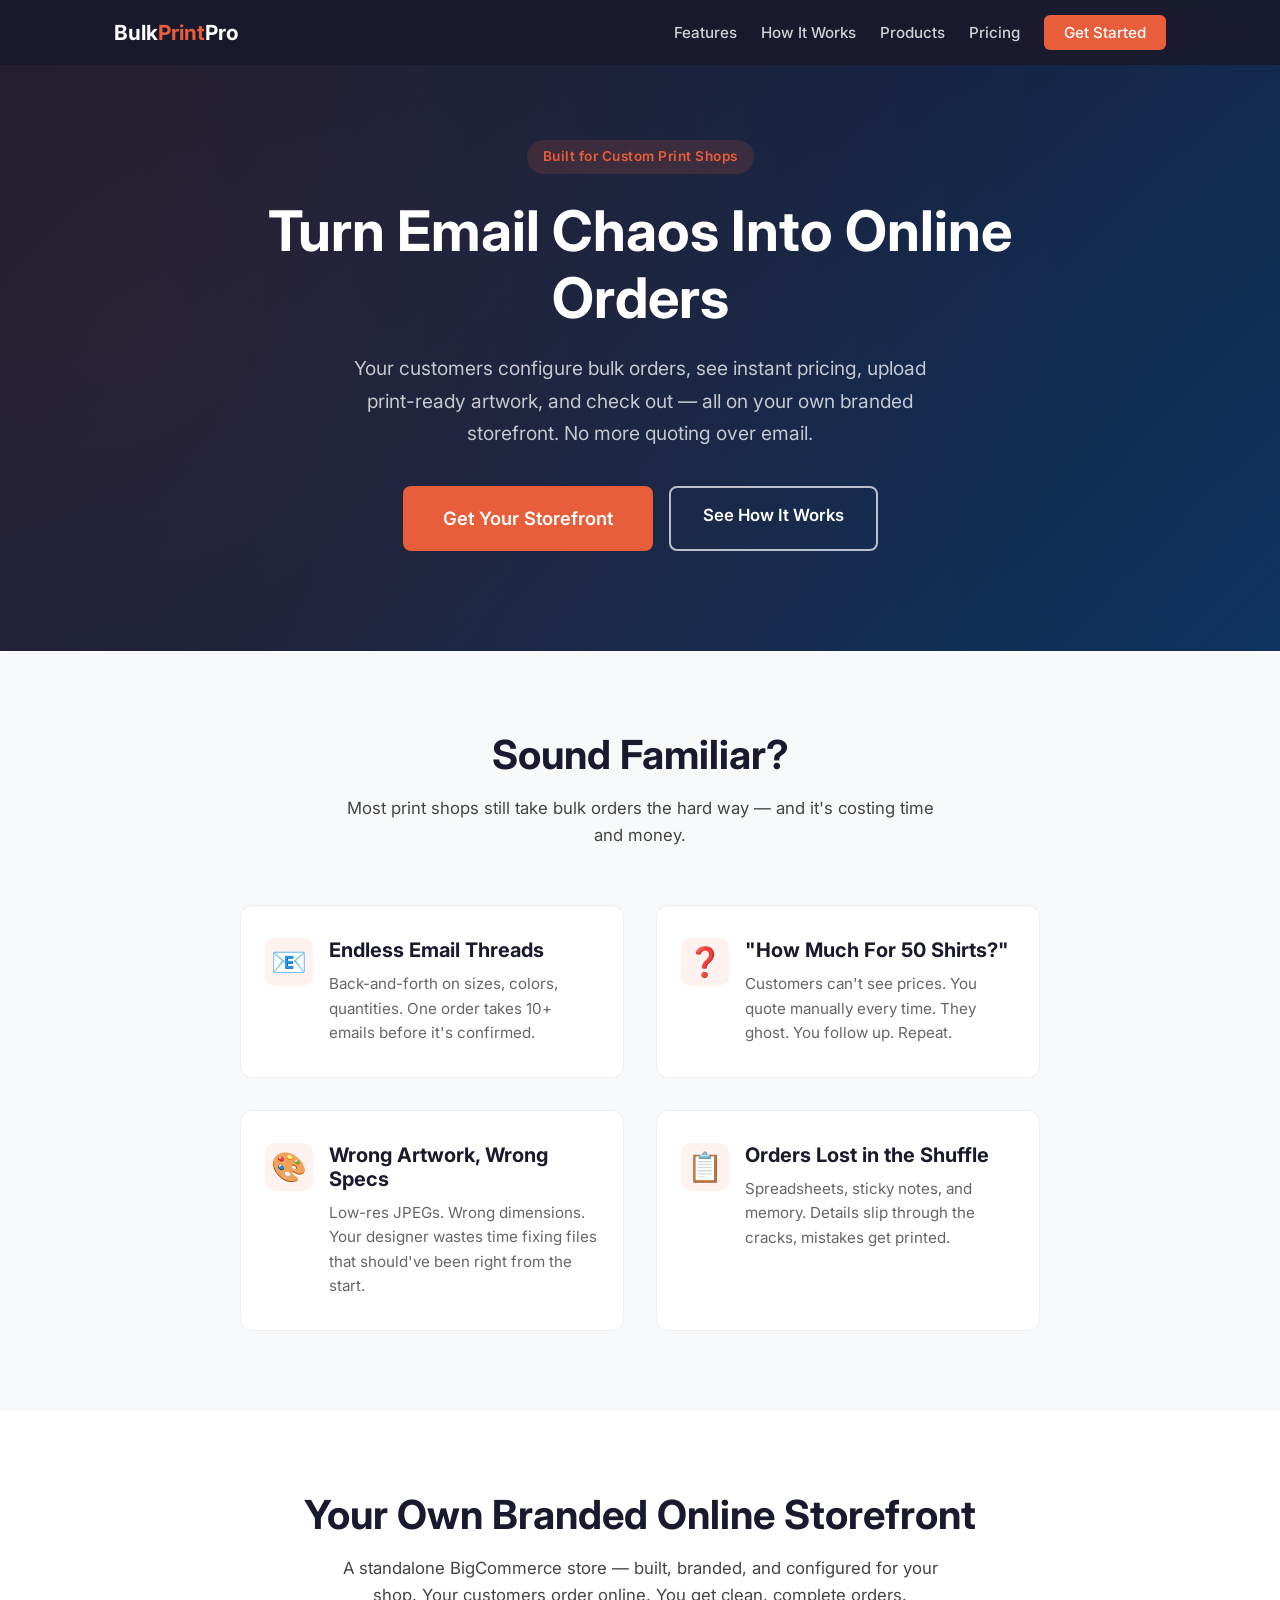
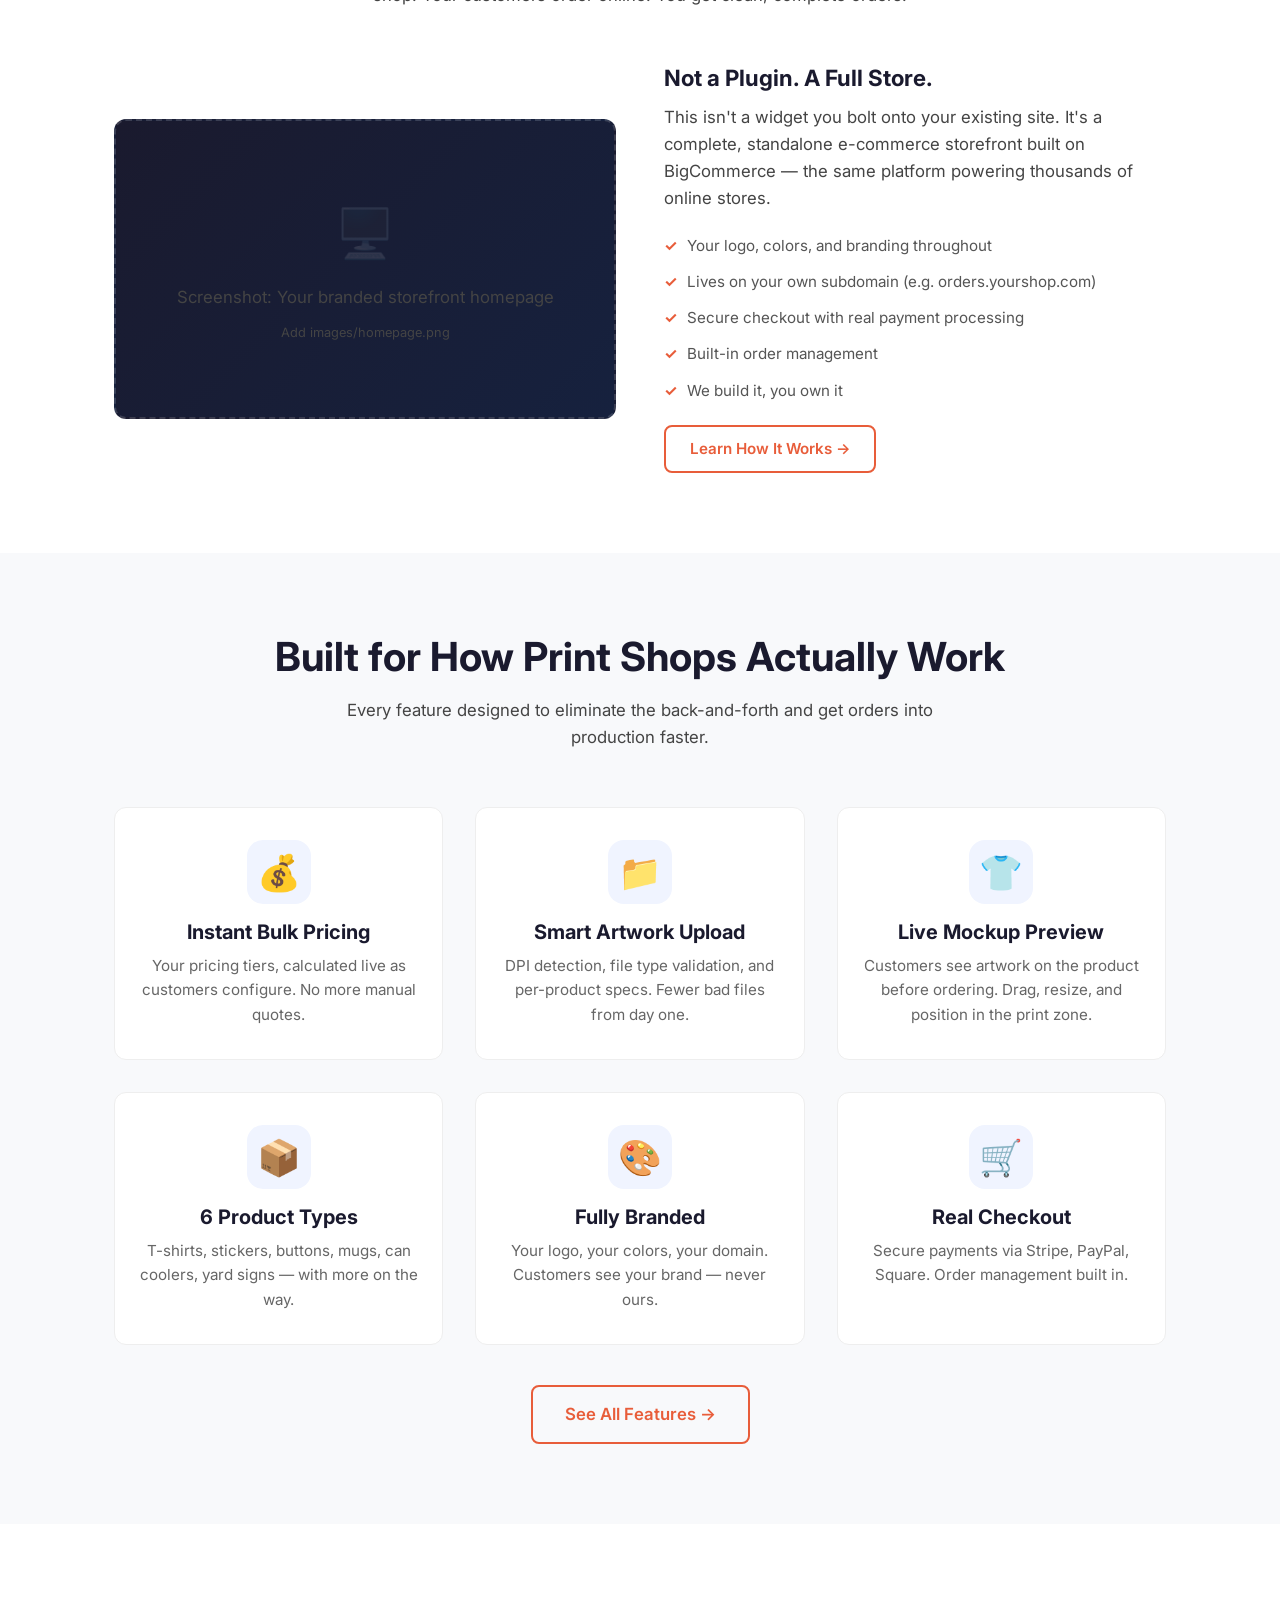
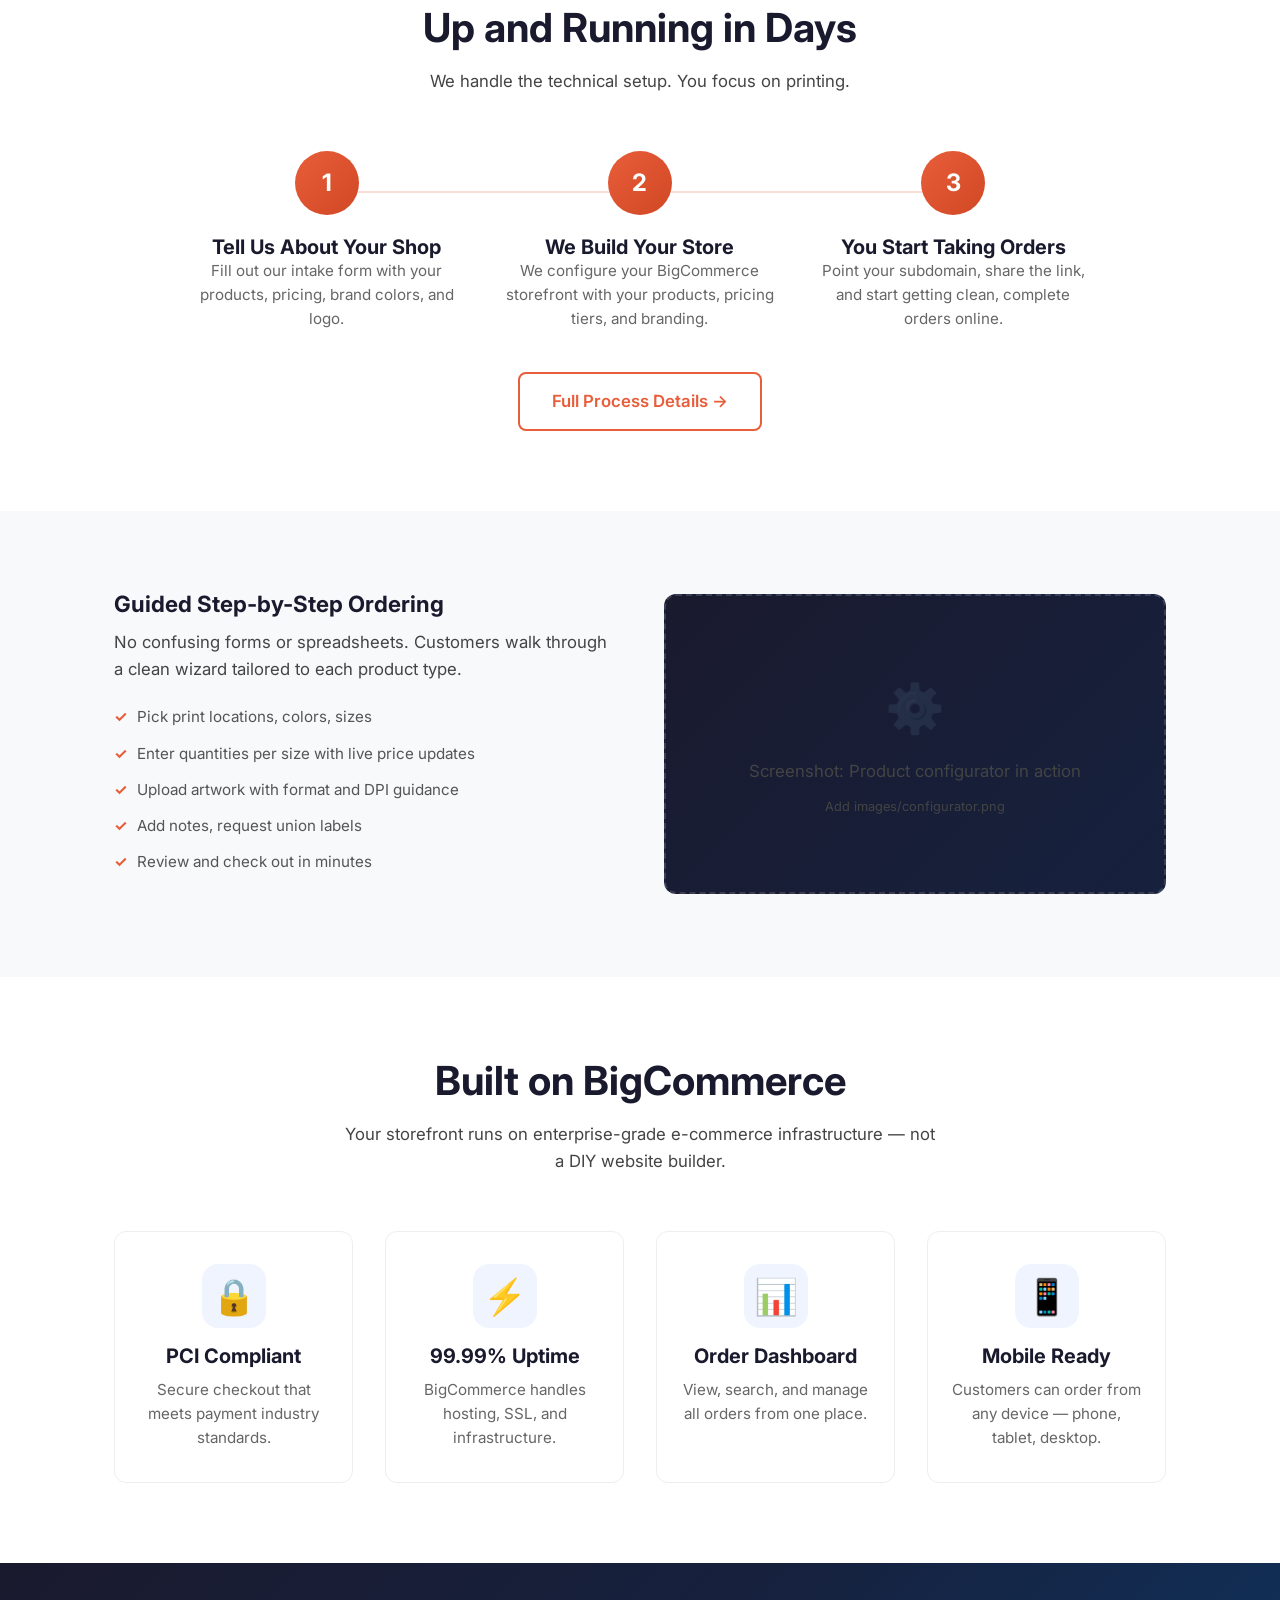
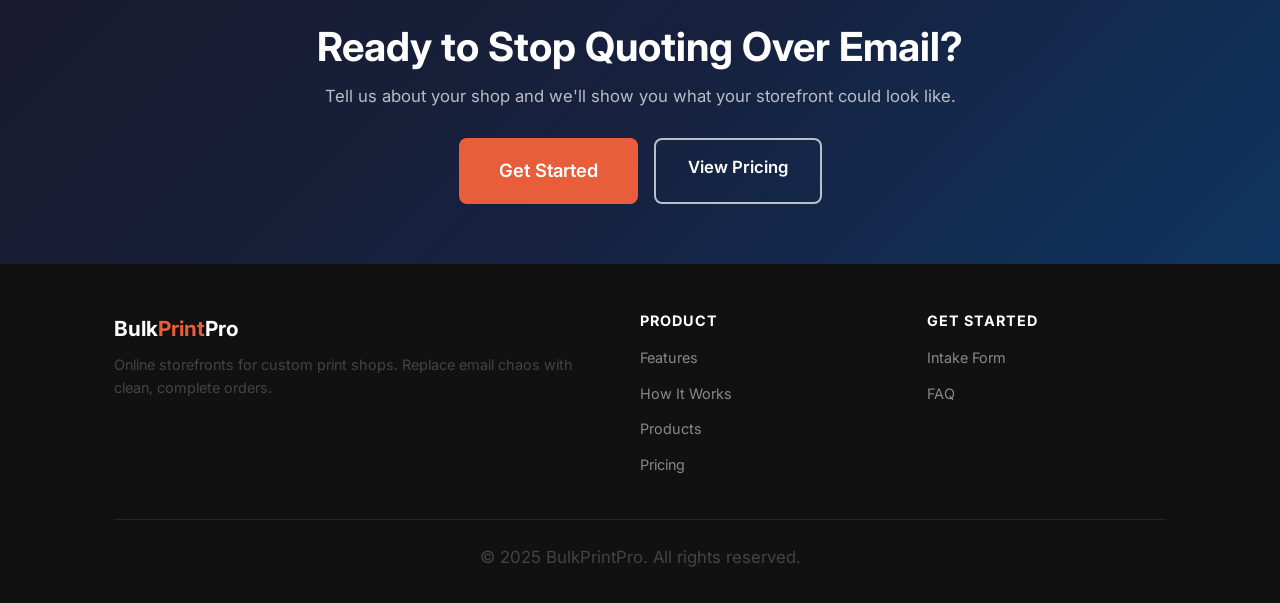
==== features.html @ 04874887 "Full landing site: home, features, how-it-works, products, pricing, get-started intake form" ====
<!DOCTYPE html>
<html lang="en">
<head>
  <meta charset="UTF-8">
  <meta name="viewport" content="width=device-width, initial-scale=1.0">
  <title>BulkPrintPro — Online Storefronts for Custom Print Shops</title>
  <meta name="description" content="Give your print shop customers a branded online storefront to configure bulk orders, see instant pricing, upload artwork, and check out. Built on BigCommerce.">
  <link rel="preconnect" href="https://fonts.googleapis.com">
  <link href="https://fonts.googleapis.com/css2?family=Inter:wght@400;500;600;700&display=swap" rel="stylesheet">
  <link rel="stylesheet" href="css/styles.css">
</head>
<body>

  <!-- NAV -->
  <nav class="nav" id="nav">
    <div class="container">
      <a href="/" class="nav-logo">Bulk<span>Print</span>Pro</a>
      <ul class="nav-links" id="navLinks">
        <li><a href="/features.html">Features</a></li>
        <li><a href="/how-it-works.html">How It Works</a></li>
        <li><a href="/products.html">Products</a></li>
        <li><a href="/pricing.html">Pricing</a></li>
        <li><a href="/get-started.html" class="nav-cta">Get Started</a></li>
      </ul>
      <button class="hamburger" id="hamburger" aria-label="Toggle menu">
        <span></span><span></span><span></span>
      </button>
    </div>
  </nav>

  <!-- HERO -->
  <section class="hero">
    <div class="container">
      <div class="hero-badge">Built for Custom Print Shops</div>
      <h1>Turn Email Chaos Into Online Orders</h1>
      <p>Your customers configure bulk orders, see instant pricing, upload print-ready artwork, and check out — all on your own branded storefront. No more quoting over email.</p>
      <div class="hero-buttons">
        <a href="/get-started.html" class="btn btn-primary btn-lg">Get Your Storefront</a>
        <a href="/how-it-works.html" class="btn btn-secondary">See How It Works</a>
      </div>
    </div>
  </section>

  <!-- PROBLEM -->
  <section class="bg-light">
    <div class="container">
      <div class="section-header">
        <h2>Sound Familiar?</h2>
        <p>Most print shops still take bulk orders the hard way — and it's costing time and money.</p>
      </div>
      <div class="card-grid cols-2" style="max-width:800px; margin:0 auto;">
        <div class="card problem-card">
          <div class="problem-icon">📧</div>
          <div>
            <h3>Endless Email Threads</h3>
            <p>Back-and-forth on sizes, colors, quantities. One order takes 10+ emails before it's confirmed.</p>
          </div>
        </div>
        <div class="card problem-card">
          <div class="problem-icon">❓</div>
          <div>
            <h3>"How Much For 50 Shirts?"</h3>
            <p>Customers can't see prices. You quote manually every time. They ghost. You follow up. Repeat.</p>
          </div>
        </div>
        <div class="card problem-card">
          <div class="problem-icon">🎨</div>
          <div>
            <h3>Wrong Artwork, Wrong Specs</h3>
            <p>Low-res JPEGs. Wrong dimensions. Your designer wastes time fixing files that should've been right from the start.</p>
          </div>
        </div>
        <div class="card problem-card">
          <div class="problem-icon">📋</div>
          <div>
            <h3>Orders Lost in the Shuffle</h3>
            <p>Spreadsheets, sticky notes, and memory. Details slip through the cracks, mistakes get printed.</p>
          </div>
        </div>
      </div>
    </div>
  </section>

  <!-- SOLUTION OVERVIEW -->
  <section>
    <div class="container">
      <div class="section-header">
        <h2>Your Own Branded Online Storefront</h2>
        <p>A standalone BigCommerce store — built, branded, and configured for your shop. Your customers order online. You get clean, complete orders.</p>
      </div>
      <div class="screenshot-section">
        <div class="screenshot-placeholder">
          <div style="font-size:3rem; opacity:0.3;">🖥️</div>
          <p>Screenshot: Your branded storefront homepage</p>
          <p style="font-size:0.8rem;">Add images/homepage.png</p>
        </div>
        <div class="screenshot-text">
          <h3>Not a Plugin. A Full Store.</h3>
          <p>This isn't a widget you bolt onto your existing site. It's a complete, standalone e-commerce storefront built on BigCommerce — the same platform powering thousands of online stores.</p>
          <ul>
            <li>Your logo, colors, and branding throughout</li>
            <li>Lives on your own subdomain (e.g. orders.yourshop.com)</li>
            <li>Secure checkout with real payment processing</li>
            <li>Built-in order management</li>
            <li>We build it, you own it</li>
          </ul>
          <a href="/how-it-works.html" class="btn btn-outline btn-sm">Learn How It Works →</a>
        </div>
      </div>
    </div>
  </section>

  <!-- FEATURE HIGHLIGHTS -->
  <section class="bg-light">
    <div class="container">
      <div class="section-header">
        <h2>Built for How Print Shops Actually Work</h2>
        <p>Every feature designed to eliminate the back-and-forth and get orders into production faster.</p>
      </div>
      <div class="card-grid cols-3">
        <div class="card card-centered">
          <div class="card-icon">💰</div>
          <h3>Instant Bulk Pricing</h3>
          <p>Your pricing tiers, calculated live as customers configure. No more manual quotes.</p>
        </div>
        <div class="card card-centered">
          <div class="card-icon">📁</div>
          <h3>Smart Artwork Upload</h3>
          <p>DPI detection, file type validation, and per-product specs. Fewer bad files from day one.</p>
        </div>
        <div class="card card-centered">
          <div class="card-icon">👕</div>
          <h3>Live Mockup Preview</h3>
          <p>Customers see artwork on the product before ordering. Drag, resize, and position in the print zone.</p>
        </div>
        <div class="card card-centered">
          <div class="card-icon">📦</div>
          <h3>6 Product Types</h3>
          <p>T-shirts, stickers, buttons, mugs, can coolers, yard signs — with more on the way.</p>
        </div>
        <div class="card card-centered">
          <div class="card-icon">🎨</div>
          <h3>Fully Branded</h3>
          <p>Your logo, your colors, your domain. Customers see your brand — never ours.</p>
        </div>
        <div class="card card-centered">
          <div class="card-icon">🛒</div>
          <h3>Real Checkout</h3>
          <p>Secure payments via Stripe, PayPal, Square. Order management built in.</p>
        </div>
      </div>
      <div class="text-center mt-40">
        <a href="/features.html" class="btn btn-outline">See All Features →</a>
      </div>
    </div>
  </section>

  <!-- HOW IT WORKS PREVIEW -->
  <section>
    <div class="container">
      <div class="section-header">
        <h2>Up and Running in Days</h2>
        <p>We handle the technical setup. You focus on printing.</p>
      </div>
      <div class="steps">
        <div class="step">
          <div class="step-number">1</div>
          <h3>Tell Us About Your Shop</h3>
          <p>Fill out our intake form with your products, pricing, brand colors, and logo.</p>
        </div>
        <div class="step">
          <div class="step-number">2</div>
          <h3>We Build Your Store</h3>
          <p>We configure your BigCommerce storefront with your products, pricing tiers, and branding.</p>
        </div>
        <div class="step">
          <div class="step-number">3</div>
          <h3>You Start Taking Orders</h3>
          <p>Point your subdomain, share the link, and start getting clean, complete orders online.</p>
        </div>
      </div>
      <div class="text-center mt-40">
        <a href="/how-it-works.html" class="btn btn-outline">Full Process Details →</a>
      </div>
    </div>
  </section>

  <!-- CONFIGURATOR PREVIEW -->
  <section class="bg-light">
    <div class="container">
      <div class="screenshot-section reversed">
        <div class="screenshot-placeholder">
          <div style="font-size:3rem; opacity:0.3;">⚙️</div>
          <p>Screenshot: Product configurator in action</p>
          <p style="font-size:0.8rem;">Add images/configurator.png</p>
        </div>
        <div class="screenshot-text">
          <h3>Guided Step-by-Step Ordering</h3>
          <p>No confusing forms or spreadsheets. Customers walk through a clean wizard tailored to each product type.</p>
          <ul>
            <li>Pick print locations, colors, sizes</li>
            <li>Enter quantities per size with live price updates</li>
            <li>Upload artwork with format and DPI guidance</li>
            <li>Add notes, request union labels</li>
            <li>Review and check out in minutes</li>
          </ul>
        </div>
      </div>
    </div>
  </section>

  <!-- SOCIAL PROOF / TRUST -->
  <section>
    <div class="container">
      <div class="section-header">
        <h2>Built on BigCommerce</h2>
        <p>Your storefront runs on enterprise-grade e-commerce infrastructure — not a DIY website builder.</p>
      </div>
      <div class="card-grid cols-4">
        <div class="card card-centered">
          <div class="card-icon">🔒</div>
          <h3>PCI Compliant</h3>
          <p>Secure checkout that meets payment industry standards.</p>
        </div>
        <div class="card card-centered">
          <div class="card-icon">⚡</div>
          <h3>99.99% Uptime</h3>
          <p>BigCommerce handles hosting, SSL, and infrastructure.</p>
        </div>
        <div class="card card-centered">
          <div class="card-icon">📊</div>
          <h3>Order Dashboard</h3>
          <p>View, search, and manage all orders from one place.</p>
        </div>
        <div class="card card-centered">
          <div class="card-icon">📱</div>
          <h3>Mobile Ready</h3>
          <p>Customers can order from any device — phone, tablet, desktop.</p>
        </div>
      </div>
    </div>
  </section>

  <!-- CTA -->
  <section class="cta-banner bg-dark">
    <div class="container">
      <h2>Ready to Stop Quoting Over Email?</h2>
      <p>Tell us about your shop and we'll show you what your storefront could look like.</p>
      <div class="hero-buttons">
        <a href="/get-started.html" class="btn btn-primary btn-lg">Get Started</a>
        <a href="/pricing.html" class="btn btn-secondary">View Pricing</a>
      </div>
    </div>
  </section>

  <!-- FOOTER -->
  <footer class="footer">
    <div class="container">
      <div class="footer-grid">
        <div class="footer-brand">
          <div class="nav-logo">Bulk<span>Print</span>Pro</div>
          <p>Online storefronts for custom print shops. Replace email chaos with clean, complete orders.</p>
        </div>
        <div>
          <h4>Product</h4>
          <ul class="footer-links">
            <li><a href="/features.html">Features</a></li>
            <li><a href="/how-it-works.html">How It Works</a></li>
            <li><a href="/products.html">Products</a></li>
            <li><a href="/pricing.html">Pricing</a></li>
          </ul>
        </div>
        <div>
          <h4>Get Started</h4>
          <ul class="footer-links">
            <li><a href="/get-started.html">Intake Form</a></li>
            <li><a href="/pricing.html#faq">FAQ</a></li>
          </ul>
        </div>
      </div>
      <div class="footer-bottom">
        <p>&copy; 2025 BulkPrintPro. All rights reserved.</p>
      </div>
    </div>
  </footer>

  <script src="js/main.js"></script>
</body>
</html>
---- css/styles.css ----
/* ============================================
   BULK PRINT PRO — Landing Site Styles
   ============================================ */

/* --- Reset & Base --- */
*, *::before, *::after {
  box-sizing: border-box;
  margin: 0;
  padding: 0;
}

html { scroll-behavior: smooth; }

body {
  font-family: 'Inter', -apple-system, BlinkMacSystemFont, 'Segoe UI', sans-serif;
  color: #1a1a2e;
  line-height: 1.6;
  background: #ffffff;
  -webkit-font-smoothing: antialiased;
}

img { max-width: 100%; height: auto; display: block; }
a { text-decoration: none; color: inherit; }

h1, h2, h3, h4 { line-height: 1.2; font-weight: 700; }
h1 { font-size: clamp(2.2rem, 5vw, 3.5rem); }
h2 { font-size: clamp(1.8rem, 4vw, 2.5rem); margin-bottom: 16px; }
h3 { font-size: 1.25rem; }
p { font-size: 1.05rem; color: #444; }

.container { max-width: 1100px; margin: 0 auto; padding: 0 24px; }
section { padding: 80px 0; }

/* --- Buttons --- */
.btn {
  display: inline-block;
  padding: 14px 32px;
  border-radius: 8px;
  font-size: 1.05rem;
  font-weight: 600;
  cursor: pointer;
  transition: all 0.25s ease;
  border: none;
  text-align: center;
}

.btn-primary { background: #e85d3a; color: #fff; }
.btn-primary:hover {
  background: #d14825;
  transform: translateY(-2px);
  box-shadow: 0 4px 12px rgba(232, 93, 58, 0.35);
}

.btn-secondary {
  background: transparent;
  color: #fff;
  border: 2px solid rgba(255, 255, 255, 0.7);
}
.btn-secondary:hover {
  background: rgba(255, 255, 255, 0.1);
  border-color: #fff;
}

.btn-outline {
  background: transparent;
  color: #e85d3a;
  border: 2px solid #e85d3a;
}
.btn-outline:hover { background: #e85d3a; color: #fff; }

.btn-white { background: #fff; color: #1a1a2e; }
.btn-white:hover {
  background: #f0f0f0;
  transform: translateY(-2px);
  box-shadow: 0 4px 12px rgba(0,0,0,0.1);
}

.btn-sm { padding: 10px 24px; font-size: 0.95rem; }
.btn-lg { padding: 18px 40px; font-size: 1.15rem; }

/* ============================================
   NAV
   ============================================ */
.nav {
  position: fixed;
  top: 0; left: 0; right: 0;
  z-index: 1000;
  background: rgba(26, 26, 46, 0.95);
  backdrop-filter: blur(10px);
  padding: 16px 0;
  transition: box-shadow 0.3s ease;
}

.nav.scrolled { box-shadow: 0 2px 20px rgba(0,0,0,0.15); }

.nav .container {
  display: flex;
  justify-content: space-between;
  align-items: center;
}

.nav-logo { font-size: 1.3rem; font-weight: 700; color: #fff; }
.nav-logo span { color: #e85d3a; }

.nav-links {
  display: flex;
  gap: 24px;
  list-style: none;
  align-items: center;
}

.nav-links a {
  color: rgba(255,255,255,0.8);
  font-size: 0.95rem;
  font-weight: 500;
  transition: color 0.2s;
}
.nav-links a:hover { color: #fff; }
.nav-links a.active { color: #e85d3a; }

.nav-cta {
  background: #e85d3a;
  color: #fff !important;
  padding: 8px 20px;
  border-radius: 6px;
}
.nav-cta:hover { background: #d14825; }

.hamburger {
  display: none;
  flex-direction: column;
  gap: 5px;
  cursor: pointer;
  background: none;
  border: none;
  padding: 4px;
}
.hamburger span {
  display: block;
  width: 24px;
  height: 2px;
  background: #fff;
  transition: all 0.3s ease;
}

/* ============================================
   HERO (Home)
   ============================================ */
.hero {
  background: linear-gradient(135deg, #1a1a2e 0%, #16213e 50%, #0f3460 100%);
  color: #fff;
  padding: 140px 0 100px;
  text-align: center;
  position: relative;
  overflow: hidden;
}

.hero::before {
  content: '';
  position: absolute;
  top: -50%; left: -50%;
  width: 200%; height: 200%;
  background: radial-gradient(circle at 30% 50%, rgba(232,93,58,0.08) 0%, transparent 50%),
              radial-gradient(circle at 70% 50%, rgba(15,52,96,0.2) 0%, transparent 50%);
  animation: heroGlow 15s ease-in-out infinite alternate;
}

@keyframes heroGlow {
  from { transform: rotate(0deg); }
  to { transform: rotate(5deg); }
}

.hero .container { position: relative; z-index: 1; }

.hero-badge {
  display: inline-block;
  background: rgba(232,93,58,0.15);
  color: #e85d3a;
  padding: 6px 16px;
  border-radius: 20px;
  font-size: 0.85rem;
  font-weight: 600;
  margin-bottom: 24px;
  letter-spacing: 0.5px;
}

.hero h1 { margin-bottom: 20px; max-width: 750px; margin-left: auto; margin-right: auto; }
.hero p {
  color: rgba(255,255,255,0.75);
  font-size: 1.2rem;
  max-width: 600px;
  margin: 0 auto 36px;
  line-height: 1.7;
}

.hero-buttons {
  display: flex;
  gap: 16px;
  justify-content: center;
  flex-wrap: wrap;
}

/* --- Page Header (non-home pages) --- */
.page-header {
  background: linear-gradient(135deg, #1a1a2e 0%, #16213e 50%, #0f3460 100%);
  color: #fff;
  padding: 120px 0 60px;
  text-align: center;
}

.page-header p {
  color: rgba(255,255,255,0.7);
  max-width: 600px;
  margin: 12px auto 0;
  font-size: 1.15rem;
}

/* ============================================
   SECTION HELPERS
   ============================================ */
.bg-light { background: #f8f9fb; }
.bg-dark {
  background: linear-gradient(135deg, #1a1a2e 0%, #16213e 50%, #0f3460 100%);
  color: #fff;
}
.bg-dark p { color: rgba(255,255,255,0.7); }
.bg-dark h2 { color: #fff; }

.section-header { text-align: center; margin-bottom: 56px; }
.section-header p { max-width: 600px; margin: 12px auto 0; }

.text-center { text-align: center; }
.mt-40 { margin-top: 40px; }
.mt-24 { margin-top: 24px; }
.mb-0 { margin-bottom: 0; }

/* ============================================
   CARDS
   ============================================ */
.card-grid {
  display: grid;
  gap: 32px;
}
.card-grid.cols-2 { grid-template-columns: repeat(2, 1fr); }
.card-grid.cols-3 { grid-template-columns: repeat(3, 1fr); }
.card-grid.cols-4 { grid-template-columns: repeat(4, 1fr); }

.card {
  background: #fff;
  border-radius: 12px;
  padding: 32px 24px;
  border: 1px solid #eee;
  transition: all 0.3s ease;
}

.card:hover {
  transform: translateY(-4px);
  box-shadow: 0 8px 30px rgba(0,0,0,0.08);
  border-color: transparent;
}

.card-icon {
  font-size: 2.2rem;
  margin-bottom: 16px;
  display: inline-block;
  width: 64px;
  height: 64px;
  line-height: 64px;
  text-align: center;
  background: #f0f4ff;
  border-radius: 16px;
}

.card h3 { margin-bottom: 10px; }
.card p { font-size: 0.95rem; color: #666; }

.card-centered { text-align: center; }

/* ============================================
   PROBLEM CARDS
   ============================================ */
.problem-card {
  display: flex;
  gap: 16px;
  align-items: flex-start;
}

.problem-icon {
  font-size: 1.8rem;
  flex-shrink: 0;
  width: 48px;
  height: 48px;
  display: flex;
  align-items: center;
  justify-content: center;
  background: #fef2f0;
  border-radius: 10px;
}

/* ============================================
   STEPS (How It Works)
   ============================================ */
.steps {
  display: grid;
  grid-template-columns: repeat(3, 1fr);
  gap: 40px;
  max-width: 900px;
  margin: 0 auto;
  position: relative;
}

.steps::before {
  content: '';
  position: absolute;
  top: 40px;
  left: 15%; right: 15%;
  height: 2px;
  background: #e85d3a;
  opacity: 0.2;
}

.step { text-align: center; position: relative; }

.step-number {
  width: 64px;
  height: 64px;
  background: linear-gradient(135deg, #e85d3a, #d14825);
  color: #fff;
  border-radius: 50%;
  font-size: 1.5rem;
  font-weight: 700;
  display: flex;
  align-items: center;
  justify-content: center;
  margin: 0 auto 20px;
  position: relative;
  z-index: 1;
}

.step p { font-size: 0.95rem; color: #666; }

/* ============================================
   SCREENSHOT SECTIONS
   ============================================ */
.screenshot-section {
  display: grid;
  grid-template-columns: 1fr 1fr;
  gap: 48px;
  align-items: center;
}

.screenshot-section.reversed { direction: rtl; }
.screenshot-section.reversed > * { direction: ltr; }

.screenshot-img {
  border-radius: 12px;
  box-shadow: 0 8px 40px rgba(0,0,0,0.12);
  border: 1px solid #e0e0e0;
  overflow: hidden;
}

.screenshot-img img {
  width: 100%;
  display: block;
}

.screenshot-placeholder {
  background: linear-gradient(135deg, #1a1a2e, #16213e);
  border-radius: 12px;
  padding: 60px 32px;
  color: rgba(255,255,255,0.4);
  text-align: center;
  min-height: 300px;
  display: flex;
  flex-direction: column;
  align-items: center;
  justify-content: center;
  gap: 12px;
  border: 2px dashed rgba(255,255,255,0.15);
  font-size: 0.95rem;
}

.screenshot-text h3 {
  font-size: 1.4rem;
  margin-bottom: 12px;
}

.screenshot-text p {
  margin-bottom: 12px;
}

.screenshot-text ul {
  list-style: none;
  margin: 16px 0;
}

.screenshot-text ul li {
  padding: 6px 0;
  font-size: 0.95rem;
  color: #555;
  display: flex;
  align-items: flex-start;
  gap: 10px;
}

.screenshot-text ul li::before {
  content: '✓';
  color: #e85d3a;
  font-weight: 700;
  flex-shrink: 0;
}

/* ============================================
   PRICING
   ============================================ */
.pricing-cards {
  display: grid;
  gap: 32px;
  max-width: 900px;
  margin: 0 auto;
}

.pricing-cards.cols-2 { grid-template-columns: repeat(2, 1fr); }
.pricing-cards.cols-3 { grid-template-columns: repeat(3, 1fr); }

.pricing-card {
  background: #fff;
  border-radius: 16px;
  padding: 40px 32px;
  border: 1px solid #eee;
  text-align: center;
  transition: all 0.3s ease;
}

.pricing-card:hover { box-shadow: 0 8px 30px rgba(0,0,0,0.08); }

.pricing-card.featured {
  border: 2px solid #e85d3a;
  position: relative;
}

.pricing-card.featured::before {
  content: attr(data-badge);
  position: absolute;
  top: -12px;
  left: 50%;
  transform: translateX(-50%);
  background: #e85d3a;
  color: #fff;
  padding: 4px 16px;
  border-radius: 12px;
  font-size: 0.8rem;
  font-weight: 600;
  white-space: nowrap;
}

.pricing-label {
  font-size: 0.85rem;
  font-weight: 600;
  text-transform: uppercase;
  letter-spacing: 1px;
  color: #999;
  margin-bottom: 12px;
}

.pricing-amount { font-size: 2.8rem; font-weight: 700; color: #1a1a2e; margin-bottom: 4px; }
.pricing-period { color: #888; font-size: 0.95rem; margin-bottom: 28px; }

.pricing-features {
  list-style: none;
  text-align: left;
  margin-bottom: 32px;
}

.pricing-features li {
  padding: 8px 0;
  font-size: 0.95rem;
  color: #555;
  display: flex;
  align-items: flex-start;
  gap: 10px;
}

.pricing-features li::before {
  content: '✓';
  color: #e85d3a;
  font-weight: 700;
  flex-shrink: 0;
}

.pricing-note {
  background: #fff3e0;
  border: 1px solid #ffe0b2;
  border-radius: 10px;
  padding: 20px 24px;
  margin-top: 40px;
  max-width: 700px;
  margin-left: auto;
  margin-right: auto;
}

.pricing-note p { font-size: 0.95rem; color: #555; }
.pricing-note strong { color: #1a1a2e; }

/* ============================================
   PRODUCT CARDS
   ============================================ */
.product-card {
  background: #fff;
  border-radius: 12px;
  border: 1px solid #eee;
  overflow: hidden;
  transition: all 0.3s ease;
}

.product-card:hover {
  transform: translateY(-4px);
  box-shadow: 0 8px 30px rgba(0,0,0,0.08);
}

.product-card-img {
  background: #f0f4ff;
  padding: 32px;
  text-align: center;
  font-size: 3.5rem;
  min-height: 140px;
  display: flex;
  align-items: center;
  justify-content: center;
}

.product-card-body { padding: 24px; }
.product-card-body h3 { margin-bottom: 8px; }
.product-card-body p { font-size: 0.9rem; color: #666; margin-bottom: 12px; }

.product-tag {
  display: inline-block;
  background: #f0f4ff;
  color: #3366cc;
  padding: 3px 10px;
  border-radius: 4px;
  font-size: 0.8rem;
  font-weight: 500;
  margin-right: 6px;
  margin-bottom: 6px;
}

.product-tag.custom {
  background: #fff3e0;
  color: #e85d3a;
}

/* ============================================
   FAQ
   ============================================ */
.faq-list { max-width: 700px; margin: 0 auto; }
.faq-item { border-bottom: 1px solid #eee; }

.faq-question {
  width: 100%;
  background: none;
  border: none;
  padding: 20px 0;
  font-size: 1.05rem;
  font-weight: 600;
  text-align: left;
  cursor: pointer;
  display: flex;
  justify-content: space-between;
  align-items: center;
  color: #1a1a2e;
  font-family: inherit;
}

.faq-question:hover { color: #e85d3a; }

.faq-arrow {
  transition: transform 0.3s ease;
  font-size: 0.85rem;
  color: #999;
}

.faq-item.open .faq-arrow { transform: rotate(180deg); }

.faq-answer {
  max-height: 0;
  overflow: hidden;
  transition: max-height 0.3s ease, padding 0.3s ease;
}

.faq-item.open .faq-answer { max-height: 300px; padding-bottom: 20px; }
.faq-answer p { font-size: 0.95rem; color: #666; line-height: 1.7; }

/* ============================================
   FORMS
   ============================================ */
.form-card {
  background: #fff;
  border-radius: 16px;
  padding: 48px 40px;
  max-width: 700px;
  margin: 0 auto;
  box-shadow: 0 4px 20px rgba(0,0,0,0.06);
}

.form-section-title {
  font-size: 1.1rem;
  font-weight: 700;
  color: #1a1a2e;
  margin: 32px 0 16px;
  padding-bottom: 8px;
  border-bottom: 2px solid #f0f0f0;
}

.form-section-title:first-of-type { margin-top: 0; }

.form-group { margin-bottom: 20px; }

.form-group label {
  display: block;
  font-size: 0.9rem;
  font-weight: 500;
  margin-bottom: 6px;
  color: #333;
}

.form-group label .optional {
  color: #999;
  font-weight: 400;
}

.form-group input[type="text"],
.form-group input[type="email"],
.form-group input[type="url"],
.form-group input[type="tel"],
.form-group textarea,
.form-group select {
  width: 100%;
  padding: 12px 16px;
  border-radius: 8px;
  border: 1px solid #ddd;
  background: #fff;
  color: #1a1a2e;
  font-size: 1rem;
  font-family: inherit;
  transition: border-color 0.2s;
}

.form-group input:focus,
.form-group textarea:focus,
.form-group select:focus {
  outline: none;
  border-color: #e85d3a;
  box-shadow: 0 0 0 3px rgba(232,93,58,0.1);
}

.form-group textarea { resize: vertical; min-height: 80px; }
.form-group select { cursor: pointer; }

.form-hint {
  font-size: 0.82rem;
  color: #999;
  margin-top: 4px;
}

.color-picker-group {
  display: flex;
  gap: 12px;
  align-items: center;
}

.color-picker-group input[type="color"] {
  width: 48px;
  height: 42px;
  border: 1px solid #ddd;
  border-radius: 8px;
  padding: 2px;
  cursor: pointer;
  background: #fff;
}

.color-picker-group input[type="text"] {
  flex: 1;
}

.checkbox-grid {
  display: grid;
  grid-template-columns: repeat(2, 1fr);
  gap: 8px;
}

.checkbox-item {
  display: flex;
  align-items: center;
  gap: 8px;
  font-size: 0.95rem;
  color: #444;
  cursor: pointer;
}

.checkbox-item input[type="checkbox"] {
  width: 18px;
  height: 18px;
  accent-color: #e85d3a;
  cursor: pointer;
}

/* --- Dark form (contact section on home) --- */
.form-dark .form-group label { color: rgba(255,255,255,0.8); }

.form-dark .form-group input,
.form-dark .form-group textarea {
  border: 1px solid rgba(255,255,255,0.15);
  background: rgba(255,255,255,0.08);
  color: #fff;
}

.form-dark .form-group input::placeholder,
.form-dark .form-group textarea::placeholder {
  color: rgba(255,255,255,0.35);
}

.form-dark .form-group input:focus,
.form-dark .form-group textarea:focus {
  border-color: #e85d3a;
  background: rgba(255,255,255,0.12);
  box-shadow: none;
}

/* ============================================
   CTA BANNER
   ============================================ */
.cta-banner {
  text-align: center;
  padding: 60px 0;
}

.cta-banner h2 { margin-bottom: 12px; }
.cta-banner p { margin-bottom: 28px; }

.cta-banner.bg-dark p { color: rgba(255,255,255,0.7); }

/* ============================================
   COMPARISON TABLE
   ============================================ */
.comparison-table {
  width: 100%;
  border-collapse: collapse;
  margin: 0 auto;
  background: #fff;
  border-radius: 12px;
  overflow: hidden;
  box-shadow: 0 2px 12px rgba(0,0,0,0.06);
}

.comparison-table th,
.comparison-table td {
  padding: 16px 20px;
  text-align: left;
  font-size: 0.95rem;
}

.comparison-table thead th {
  background: #1a1a2e;
  color: #fff;
  font-weight: 600;
}

.comparison-table tbody tr { border-bottom: 1px solid #f0f0f0; }
.comparison-table tbody tr:last-child { border-bottom: none; }
.comparison-table tbody tr:hover { background: #fafbfd; }

.comparison-table .check { color: #e85d3a; font-weight: 700; }
.comparison-table .dash { color: #ccc; }

/* ============================================
   INFO BOX
   ============================================ */
.info-box {
  background: #eef4ff;
  border: 1px solid #d0e0ff;
  border-radius: 10px;
  padding: 24px;
  margin: 32px 0;
}

.info-box.warning {
  background: #fff8ee;
  border-color: #ffe0b2;
}

.info-box h4 { margin-bottom: 8px; font-size: 1rem; }
.info-box p { font-size: 0.95rem; color: #555; }
.info-box code {
  background: rgba(0,0,0,0.06);
  padding: 2px 6px;
  border-radius: 4px;
  font-size: 0.9rem;
}

/* ============================================
   FOOTER
   ============================================ */
.footer {
  background: #111;
  color: rgba(255,255,255,0.5);
  padding: 48px 0 32px;
}

.footer-grid {
  display: grid;
  grid-template-columns: 2fr 1fr 1fr;
  gap: 48px;
  margin-bottom: 32px;
}

.footer-brand p { font-size: 0.9rem; margin-top: 8px; line-height: 1.6; }

.footer h4 {
  color: #fff;
  font-size: 0.9rem;
  text-transform: uppercase;
  letter-spacing: 1px;
  margin-bottom: 16px;
}

.footer-links { list-style: none; }

.footer-links li { margin-bottom: 10px; }
.footer-links a {
  color: rgba(255,255,255,0.5);
  font-size: 0.9rem;
  transition: color 0.2s;
}
.footer-links a:hover { color: #fff; }

.footer-bottom {
  border-top: 1px solid rgba(255,255,255,0.08);
  padding-top: 24px;
  text-align: center;
  font-size: 0.85rem;
}

/* ============================================
   RESPONSIVE
   ============================================ */
@media (max-width: 768px) {
  section { padding: 60px 0; }

  .nav-links {
    display: none;
    position: absolute;
    top: 100%;
    left: 0; right: 0;
    background: rgba(26,26,46,0.98);
    flex-direction: column;
    padding: 20px 24px;
    gap: 16px;
  }

  .nav-links.open { display: flex; }
  .hamburger { display: flex; }

  .hero { padding: 120px 0 70px; }
  .page-header { padding: 100px 0 50px; }

  .card-grid.cols-2,
  .card-grid.cols-3,
  .card-grid.cols-4 {
    grid-template-columns: 1fr;
  }

  .steps { grid-template-columns: 1fr; gap: 32px; }
  .steps::before { display: none; }

  .screenshot-section,
  .screenshot-section.reversed {
    grid-template-columns: 1fr;
    direction: ltr;
    gap: 32px;
  }

  .pricing-cards.cols-2,
  .pricing-cards.cols-3 {
    grid-template-columns: 1fr;
    max-width: 420px;
  }

  .hero-buttons { flex-direction: column; align-items: center; }
  .footer-grid { grid-template-columns: 1fr; gap: 32px; }
  .checkbox-grid { grid-template-columns: 1fr; }

  .comparison-table { font-size: 0.85rem; }
  .comparison-table th, .comparison-table td { padding: 12px; }

  .form-card { padding: 32px 24px; }
}

@media (max-width: 480px) {
  .container { padding: 0 16px; }
  .hero { padding: 110px 0 60px; }
  .pricing-card { padding: 32px 24px; }
}
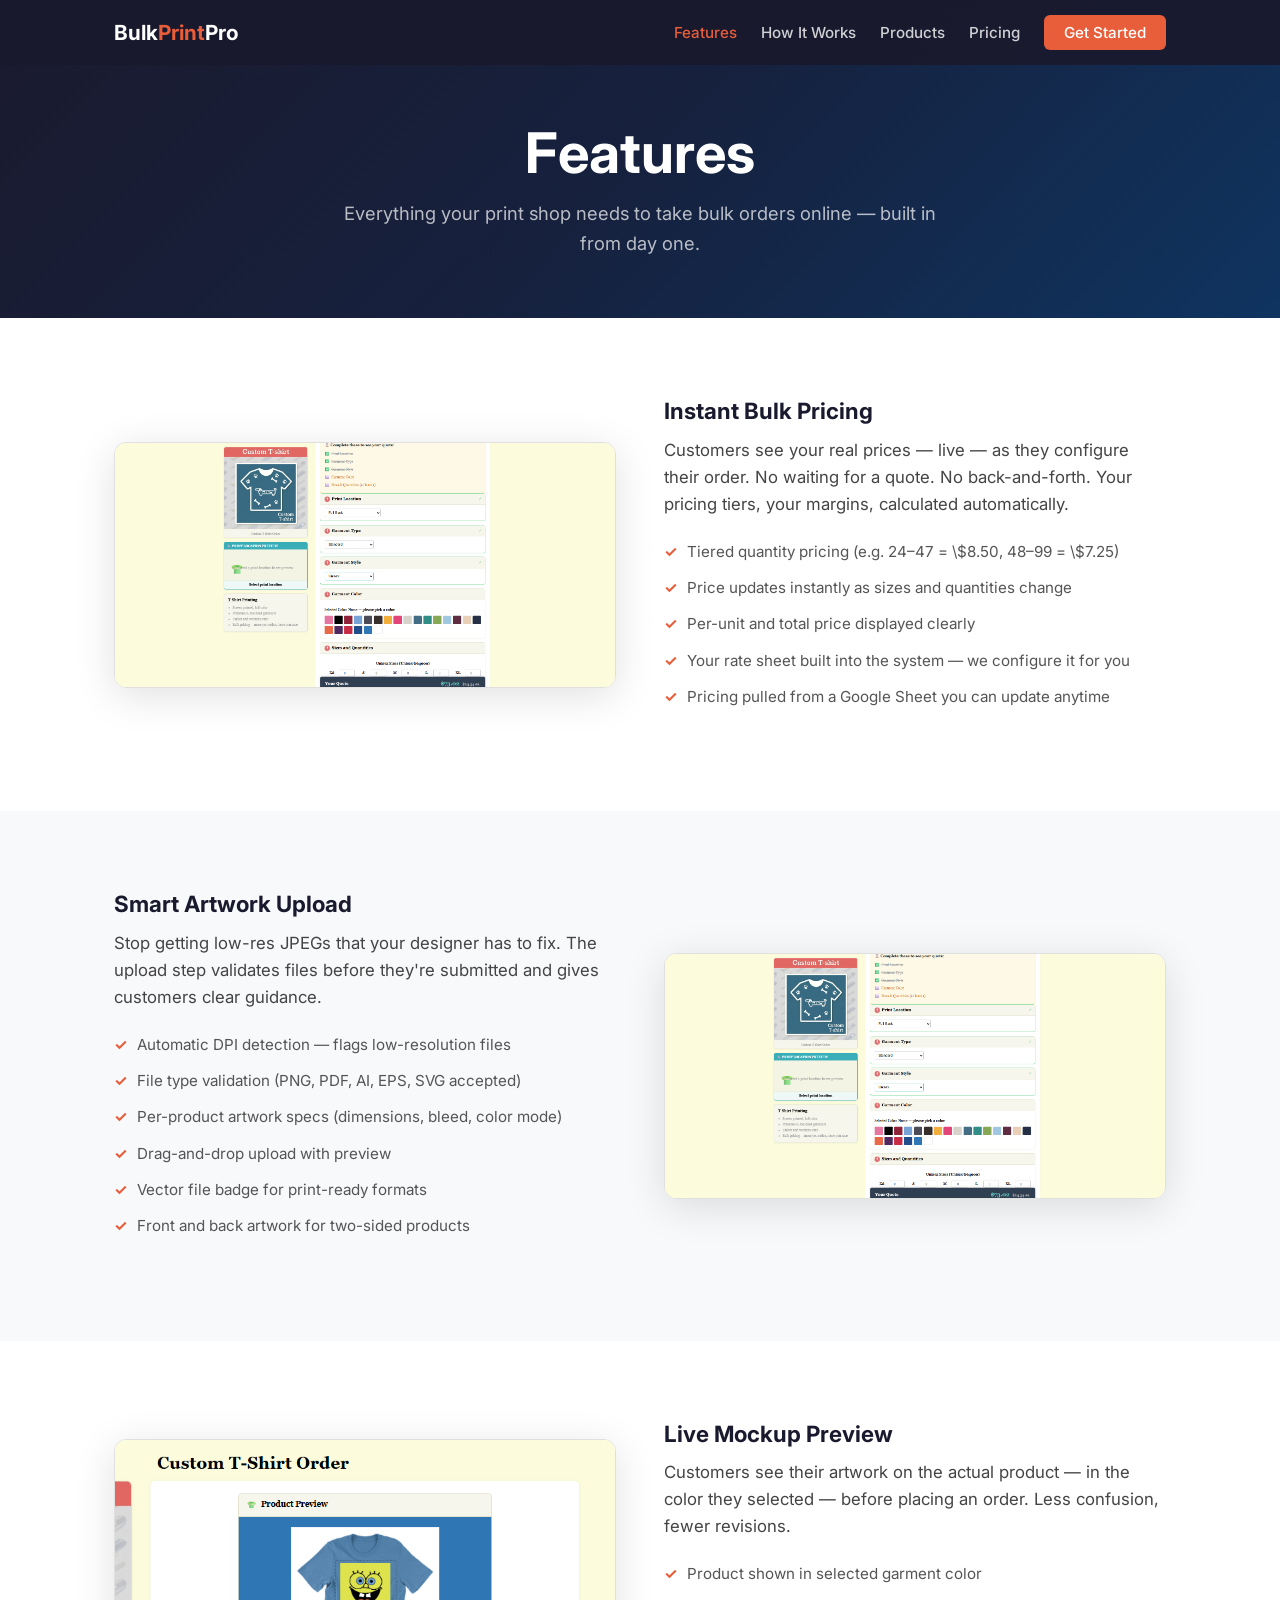
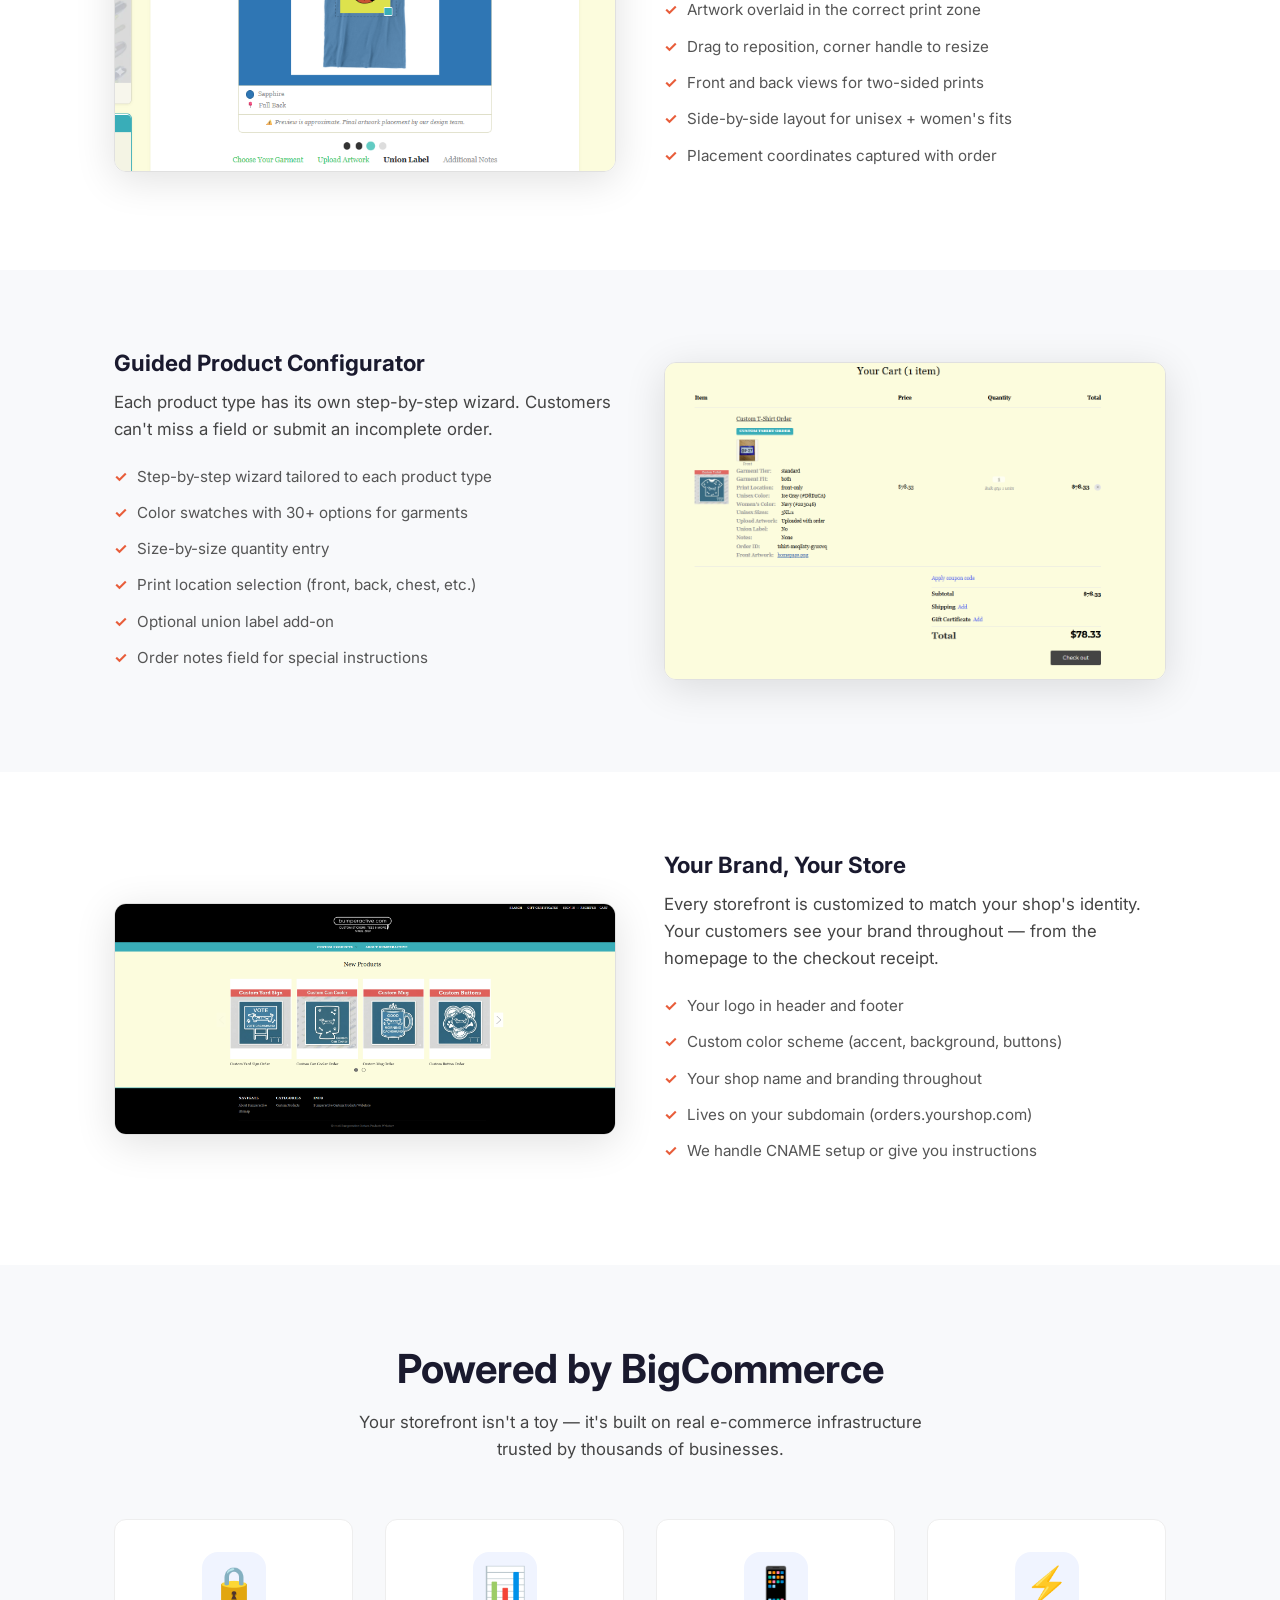
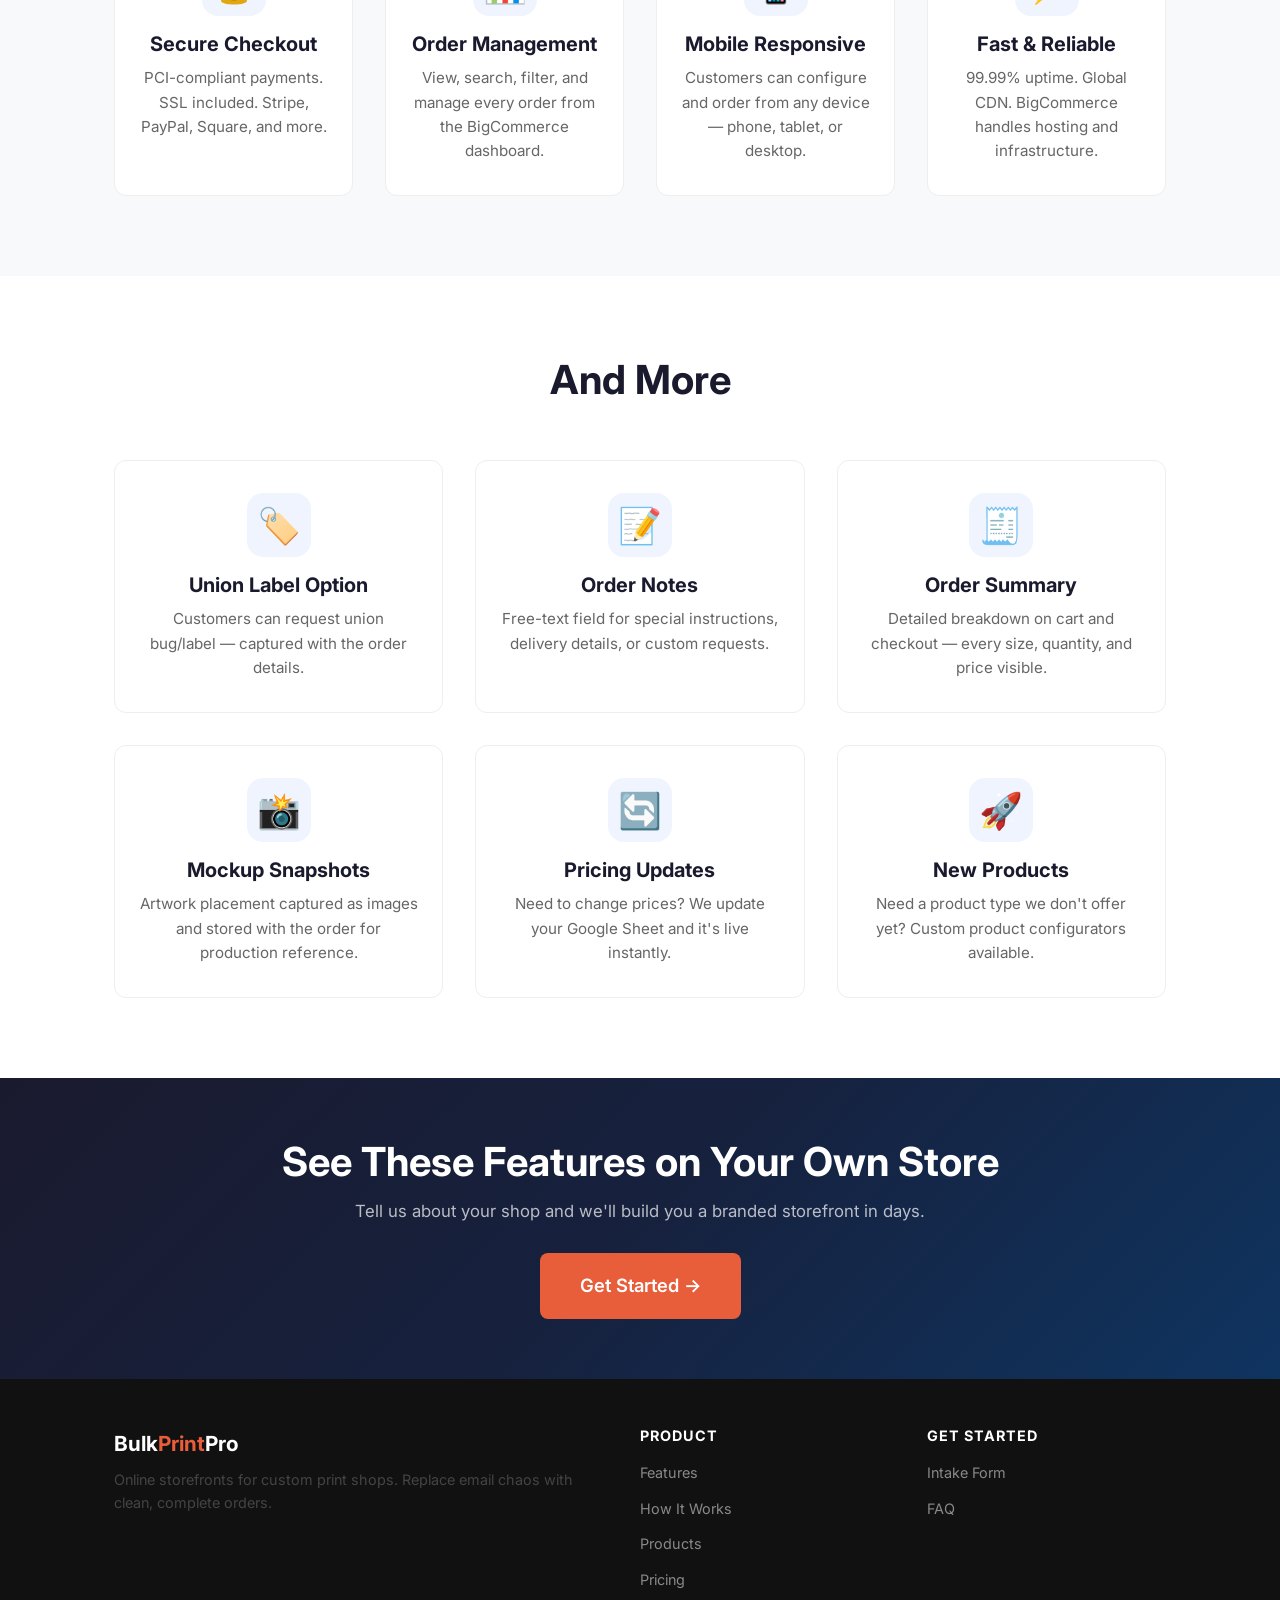
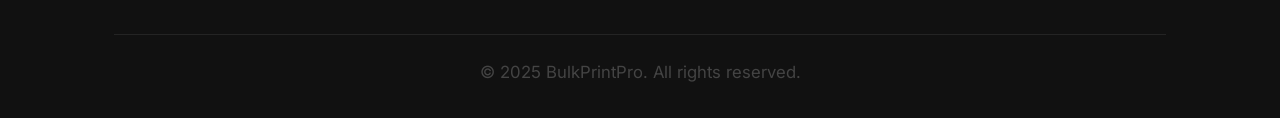
==== commit c82321f6: "Wire up images, update features and index, fix intake form" ====
--- a/features.html
+++ b/features.html
@@ -3,8 +3,8 @@
 <head>
   <meta charset="UTF-8">
   <meta name="viewport" content="width=device-width, initial-scale=1.0">
-  <title>BulkPrintPro — Online Storefronts for Custom Print Shops</title>
-  <meta name="description" content="Give your print shop customers a branded online storefront to configure bulk orders, see instant pricing, upload artwork, and check out. Built on BigCommerce.">
+  <title>Features — BulkPrintPro</title>
+  <meta name="description" content="Instant bulk pricing, smart artwork uploads, live mockup previews, and more. See every feature of your BulkPrintPro storefront.">
   <link rel="preconnect" href="https://fonts.googleapis.com">
   <link href="https://fonts.googleapis.com/css2?family=Inter:wght@400;500;600;700&display=swap" rel="stylesheet">
   <link rel="stylesheet" href="css/styles.css">
@@ -16,7 +16,7 @@
     <div class="container">
       <a href="/" class="nav-logo">Bulk<span>Print</span>Pro</a>
       <ul class="nav-links" id="navLinks">
-        <li><a href="/features.html">Features</a></li>
+        <li><a href="/features.html" class="active">Features</a></li>
         <li><a href="/how-it-works.html">How It Works</a></li>
         <li><a href="/products.html">Products</a></li>
         <li><a href="/pricing.html">Pricing</a></li>
@@ -28,214 +28,195 @@
     </div>
   </nav>
 
-  <!-- HERO -->
-  <section class="hero">
-    <div class="container">
-      <div class="hero-badge">Built for Custom Print Shops</div>
-      <h1>Turn Email Chaos Into Online Orders</h1>
-      <p>Your customers configure bulk orders, see instant pricing, upload print-ready artwork, and check out — all on your own branded storefront. No more quoting over email.</p>
-      <div class="hero-buttons">
-        <a href="/get-started.html" class="btn btn-primary btn-lg">Get Your Storefront</a>
-        <a href="/how-it-works.html" class="btn btn-secondary">See How It Works</a>
-      </div>
-    </div>
-  </section>
-
-  <!-- PROBLEM -->
+  <!-- HEADER -->
+  <section class="page-header">
+    <div class="container">
+      <h1>Features</h1>
+      <p>Everything your print shop needs to take bulk orders online — built in from day one.</p>
+    </div>
+  </section>
+
+  <!-- INSTANT PRICING -->
+  <section>
+    <div class="container">
+      <div class="screenshot-section">
+        <div class="screenshot-img">
+          <img src="images/configurator.png" alt="Live pricing configurator">
+        </div>
+        <div class="screenshot-text">
+          <h3>Instant Bulk Pricing</h3>
+          <p>Customers see your real prices — live — as they configure their order. No waiting for a quote. No back-and-forth. Your pricing tiers, your margins, calculated automatically.</p>
+          <ul>
+            <li>Tiered quantity pricing (e.g. 24–47 = \$8.50, 48–99 = \$7.25)</li>
+            <li>Price updates instantly as sizes and quantities change</li>
+            <li>Per-unit and total price displayed clearly</li>
+            <li>Your rate sheet built into the system — we configure it for you</li>
+            <li>Pricing pulled from a Google Sheet you can update anytime</li>
+          </ul>
+        </div>
+      </div>
+    </div>
+  </section>
+
+  <!-- ARTWORK UPLOAD -->
   <section class="bg-light">
     <div class="container">
+      <div class="screenshot-section reversed">
+        <div class="screenshot-img">
+          <img src="images/configurator.png" alt="Artwork upload step">
+        </div>
+        <div class="screenshot-text">
+          <h3>Smart Artwork Upload</h3>
+          <p>Stop getting low-res JPEGs that your designer has to fix. The upload step validates files before they're submitted and gives customers clear guidance.</p>
+          <ul>
+            <li>Automatic DPI detection — flags low-resolution files</li>
+            <li>File type validation (PNG, PDF, AI, EPS, SVG accepted)</li>
+            <li>Per-product artwork specs (dimensions, bleed, color mode)</li>
+            <li>Drag-and-drop upload with preview</li>
+            <li>Vector file badge for print-ready formats</li>
+            <li>Front and back artwork for two-sided products</li>
+          </ul>
+        </div>
+      </div>
+    </div>
+  </section>
+
+  <!-- MOCKUP PREVIEW -->
+  <section>
+    <div class="container">
+      <div class="screenshot-section">
+        <div class="screenshot-img">
+          <img src="images/mockup.png" alt="T-shirt mockup preview">
+        </div>
+        <div class="screenshot-text">
+          <h3>Live Mockup Preview</h3>
+          <p>Customers see their artwork on the actual product — in the color they selected — before placing an order. Less confusion, fewer revisions.</p>
+          <ul>
+            <li>Product shown in selected garment color</li>
+            <li>Artwork overlaid in the correct print zone</li>
+            <li>Drag to reposition, corner handle to resize</li>
+            <li>Front and back views for two-sided prints</li>
+            <li>Side-by-side layout for unisex + women's fits</li>
+            <li>Placement coordinates captured with order</li>
+          </ul>
+        </div>
+      </div>
+    </div>
+  </section>
+
+  <!-- STEP-BY-STEP CONFIGURATOR -->
+  <section class="bg-light">
+    <div class="container">
+      <div class="screenshot-section reversed">
+        <div class="screenshot-img">
+          <img src="images/cart.png" alt="Cart with order details">
+        </div>
+        <div class="screenshot-text">
+          <h3>Guided Product Configurator</h3>
+          <p>Each product type has its own step-by-step wizard. Customers can't miss a field or submit an incomplete order.</p>
+          <ul>
+            <li>Step-by-step wizard tailored to each product type</li>
+            <li>Color swatches with 30+ options for garments</li>
+            <li>Size-by-size quantity entry</li>
+            <li>Print location selection (front, back, chest, etc.)</li>
+            <li>Optional union label add-on</li>
+            <li>Order notes field for special instructions</li>
+          </ul>
+        </div>
+      </div>
+    </div>
+  </section>
+
+  <!-- BRANDING -->
+  <section>
+    <div class="container">
+      <div class="screenshot-section">
+        <div class="screenshot-img">
+          <img src="images/homepage.png" alt="Branded storefront example">
+        </div>
+        <div class="screenshot-text">
+          <h3>Your Brand, Your Store</h3>
+          <p>Every storefront is customized to match your shop's identity. Your customers see your brand throughout — from the homepage to the checkout receipt.</p>
+          <ul>
+            <li>Your logo in header and footer</li>
+            <li>Custom color scheme (accent, background, buttons)</li>
+            <li>Your shop name and branding throughout</li>
+            <li>Lives on your subdomain (orders.yourshop.com)</li>
+            <li>We handle CNAME setup or give you instructions</li>
+          </ul>
+        </div>
+      </div>
+    </div>
+  </section>
+
+  <!-- BIGCOMMERCE PLATFORM -->
+  <section class="bg-light">
+    <div class="container">
       <div class="section-header">
-        <h2>Sound Familiar?</h2>
-        <p>Most print shops still take bulk orders the hard way — and it's costing time and money.</p>
-      </div>
-      <div class="card-grid cols-2" style="max-width:800px; margin:0 auto;">
-        <div class="card problem-card">
-          <div class="problem-icon">📧</div>
-          <div>
-            <h3>Endless Email Threads</h3>
-            <p>Back-and-forth on sizes, colors, quantities. One order takes 10+ emails before it's confirmed.</p>
-          </div>
-        </div>
-        <div class="card problem-card">
-          <div class="problem-icon">❓</div>
-          <div>
-            <h3>"How Much For 50 Shirts?"</h3>
-            <p>Customers can't see prices. You quote manually every time. They ghost. You follow up. Repeat.</p>
-          </div>
-        </div>
-        <div class="card problem-card">
-          <div class="problem-icon">🎨</div>
-          <div>
-            <h3>Wrong Artwork, Wrong Specs</h3>
-            <p>Low-res JPEGs. Wrong dimensions. Your designer wastes time fixing files that should've been right from the start.</p>
-          </div>
-        </div>
-        <div class="card problem-card">
-          <div class="problem-icon">📋</div>
-          <div>
-            <h3>Orders Lost in the Shuffle</h3>
-            <p>Spreadsheets, sticky notes, and memory. Details slip through the cracks, mistakes get printed.</p>
-          </div>
-        </div>
-      </div>
-    </div>
-  </section>
-
-  <!-- SOLUTION OVERVIEW -->
+        <h2>Powered by BigCommerce</h2>
+        <p>Your storefront isn't a toy — it's built on real e-commerce infrastructure trusted by thousands of businesses.</p>
+      </div>
+      <div class="card-grid cols-4">
+        <div class="card card-centered">
+          <div class="card-icon">🔒</div>
+          <h3>Secure Checkout</h3>
+          <p>PCI-compliant payments. SSL included. Stripe, PayPal, Square, and more.</p>
+        </div>
+        <div class="card card-centered">
+          <div class="card-icon">📊</div>
+          <h3>Order Management</h3>
+          <p>View, search, filter, and manage every order from the BigCommerce dashboard.</p>
+        </div>
+        <div class="card card-centered">
+          <div class="card-icon">📱</div>
+          <h3>Mobile Responsive</h3>
+          <p>Customers can configure and order from any device — phone, tablet, or desktop.</p>
+        </div>
+        <div class="card card-centered">
+          <div class="card-icon">⚡</div>
+          <h3>Fast & Reliable</h3>
+          <p>99.99% uptime. Global CDN. BigCommerce handles hosting and infrastructure.</p>
+        </div>
+      </div>
+    </div>
+  </section>
+
+  <!-- ADDITIONAL FEATURES -->
   <section>
     <div class="container">
       <div class="section-header">
-        <h2>Your Own Branded Online Storefront</h2>
-        <p>A standalone BigCommerce store — built, branded, and configured for your shop. Your customers order online. You get clean, complete orders.</p>
-      </div>
-      <div class="screenshot-section">
-        <div class="screenshot-placeholder">
-          <div style="font-size:3rem; opacity:0.3;">🖥️</div>
-          <p>Screenshot: Your branded storefront homepage</p>
-          <p style="font-size:0.8rem;">Add images/homepage.png</p>
-        </div>
-        <div class="screenshot-text">
-          <h3>Not a Plugin. A Full Store.</h3>
-          <p>This isn't a widget you bolt onto your existing site. It's a complete, standalone e-commerce storefront built on BigCommerce — the same platform powering thousands of online stores.</p>
-          <ul>
-            <li>Your logo, colors, and branding throughout</li>
-            <li>Lives on your own subdomain (e.g. orders.yourshop.com)</li>
-            <li>Secure checkout with real payment processing</li>
-            <li>Built-in order management</li>
-            <li>We build it, you own it</li>
-          </ul>
-          <a href="/how-it-works.html" class="btn btn-outline btn-sm">Learn How It Works →</a>
-        </div>
-      </div>
-    </div>
-  </section>
-
-  <!-- FEATURE HIGHLIGHTS -->
-  <section class="bg-light">
-    <div class="container">
-      <div class="section-header">
-        <h2>Built for How Print Shops Actually Work</h2>
-        <p>Every feature designed to eliminate the back-and-forth and get orders into production faster.</p>
+        <h2>And More</h2>
       </div>
       <div class="card-grid cols-3">
         <div class="card card-centered">
-          <div class="card-icon">💰</div>
-          <h3>Instant Bulk Pricing</h3>
-          <p>Your pricing tiers, calculated live as customers configure. No more manual quotes.</p>
-        </div>
-        <div class="card card-centered">
-          <div class="card-icon">📁</div>
-          <h3>Smart Artwork Upload</h3>
-          <p>DPI detection, file type validation, and per-product specs. Fewer bad files from day one.</p>
-        </div>
-        <div class="card card-centered">
-          <div class="card-icon">👕</div>
-          <h3>Live Mockup Preview</h3>
-          <p>Customers see artwork on the product before ordering. Drag, resize, and position in the print zone.</p>
-        </div>
-        <div class="card card-centered">
-          <div class="card-icon">📦</div>
-          <h3>6 Product Types</h3>
-          <p>T-shirts, stickers, buttons, mugs, can coolers, yard signs — with more on the way.</p>
-        </div>
-        <div class="card card-centered">
-          <div class="card-icon">🎨</div>
-          <h3>Fully Branded</h3>
-          <p>Your logo, your colors, your domain. Customers see your brand — never ours.</p>
-        </div>
-        <div class="card card-centered">
-          <div class="card-icon">🛒</div>
-          <h3>Real Checkout</h3>
-          <p>Secure payments via Stripe, PayPal, Square. Order management built in.</p>
-        </div>
-      </div>
-      <div class="text-center mt-40">
-        <a href="/features.html" class="btn btn-outline">See All Features →</a>
-      </div>
-    </div>
-  </section>
-
-  <!-- HOW IT WORKS PREVIEW -->
-  <section>
-    <div class="container">
-      <div class="section-header">
-        <h2>Up and Running in Days</h2>
-        <p>We handle the technical setup. You focus on printing.</p>
-      </div>
-      <div class="steps">
-        <div class="step">
-          <div class="step-number">1</div>
-          <h3>Tell Us About Your Shop</h3>
-          <p>Fill out our intake form with your products, pricing, brand colors, and logo.</p>
-        </div>
-        <div class="step">
-          <div class="step-number">2</div>
-          <h3>We Build Your Store</h3>
-          <p>We configure your BigCommerce storefront with your products, pricing tiers, and branding.</p>
-        </div>
-        <div class="step">
-          <div class="step-number">3</div>
-          <h3>You Start Taking Orders</h3>
-          <p>Point your subdomain, share the link, and start getting clean, complete orders online.</p>
-        </div>
-      </div>
-      <div class="text-center mt-40">
-        <a href="/how-it-works.html" class="btn btn-outline">Full Process Details →</a>
-      </div>
-    </div>
-  </section>
-
-  <!-- CONFIGURATOR PREVIEW -->
-  <section class="bg-light">
-    <div class="container">
-      <div class="screenshot-section reversed">
-        <div class="screenshot-placeholder">
-          <div style="font-size:3rem; opacity:0.3;">⚙️</div>
-          <p>Screenshot: Product configurator in action</p>
-          <p style="font-size:0.8rem;">Add images/configurator.png</p>
-        </div>
-        <div class="screenshot-text">
-          <h3>Guided Step-by-Step Ordering</h3>
-          <p>No confusing forms or spreadsheets. Customers walk through a clean wizard tailored to each product type.</p>
-          <ul>
-            <li>Pick print locations, colors, sizes</li>
-            <li>Enter quantities per size with live price updates</li>
-            <li>Upload artwork with format and DPI guidance</li>
-            <li>Add notes, request union labels</li>
-            <li>Review and check out in minutes</li>
-          </ul>
-        </div>
-      </div>
-    </div>
-  </section>
-
-  <!-- SOCIAL PROOF / TRUST -->
-  <section>
-    <div class="container">
-      <div class="section-header">
-        <h2>Built on BigCommerce</h2>
-        <p>Your storefront runs on enterprise-grade e-commerce infrastructure — not a DIY website builder.</p>
-      </div>
-      <div class="card-grid cols-4">
-        <div class="card card-centered">
-          <div class="card-icon">🔒</div>
-          <h3>PCI Compliant</h3>
-          <p>Secure checkout that meets payment industry standards.</p>
-        </div>
-        <div class="card card-centered">
-          <div class="card-icon">⚡</div>
-          <h3>99.99% Uptime</h3>
-          <p>BigCommerce handles hosting, SSL, and infrastructure.</p>
-        </div>
-        <div class="card card-centered">
-          <div class="card-icon">📊</div>
-          <h3>Order Dashboard</h3>
-          <p>View, search, and manage all orders from one place.</p>
-        </div>
-        <div class="card card-centered">
-          <div class="card-icon">📱</div>
-          <h3>Mobile Ready</h3>
-          <p>Customers can order from any device — phone, tablet, desktop.</p>
+          <div class="card-icon">🏷️</div>
+          <h3>Union Label Option</h3>
+          <p>Customers can request union bug/label — captured with the order details.</p>
+        </div>
+        <div class="card card-centered">
+          <div class="card-icon">📝</div>
+          <h3>Order Notes</h3>
+          <p>Free-text field for special instructions, delivery details, or custom requests.</p>
+        </div>
+        <div class="card card-centered">
+          <div class="card-icon">🧾</div>
+          <h3>Order Summary</h3>
+          <p>Detailed breakdown on cart and checkout — every size, quantity, and price visible.</p>
+        </div>
+        <div class="card card-centered">
+          <div class="card-icon">📸</div>
+          <h3>Mockup Snapshots</h3>
+          <p>Artwork placement captured as images and stored with the order for production reference.</p>
+        </div>
+        <div class="card card-centered">
+          <div class="card-icon">🔄</div>
+          <h3>Pricing Updates</h3>
+          <p>Need to change prices? We update your Google Sheet and it's live instantly.</p>
+        </div>
+        <div class="card card-centered">
+          <div class="card-icon">🚀</div>
+          <h3>New Products</h3>
+          <p>Need a product type we don't offer yet? Custom product configurators available.</p>
         </div>
       </div>
     </div>
@@ -244,12 +225,9 @@
   <!-- CTA -->
   <section class="cta-banner bg-dark">
     <div class="container">
-      <h2>Ready to Stop Quoting Over Email?</h2>
-      <p>Tell us about your shop and we'll show you what your storefront could look like.</p>
-      <div class="hero-buttons">
-        <a href="/get-started.html" class="btn btn-primary btn-lg">Get Started</a>
-        <a href="/pricing.html" class="btn btn-secondary">View Pricing</a>
-      </div>
+      <h2>See These Features on Your Own Store</h2>
+      <p>Tell us about your shop and we'll build you a branded storefront in days.</p>
+      <a href="/get-started.html" class="btn btn-primary btn-lg">Get Started →</a>
     </div>
   </section>
 
